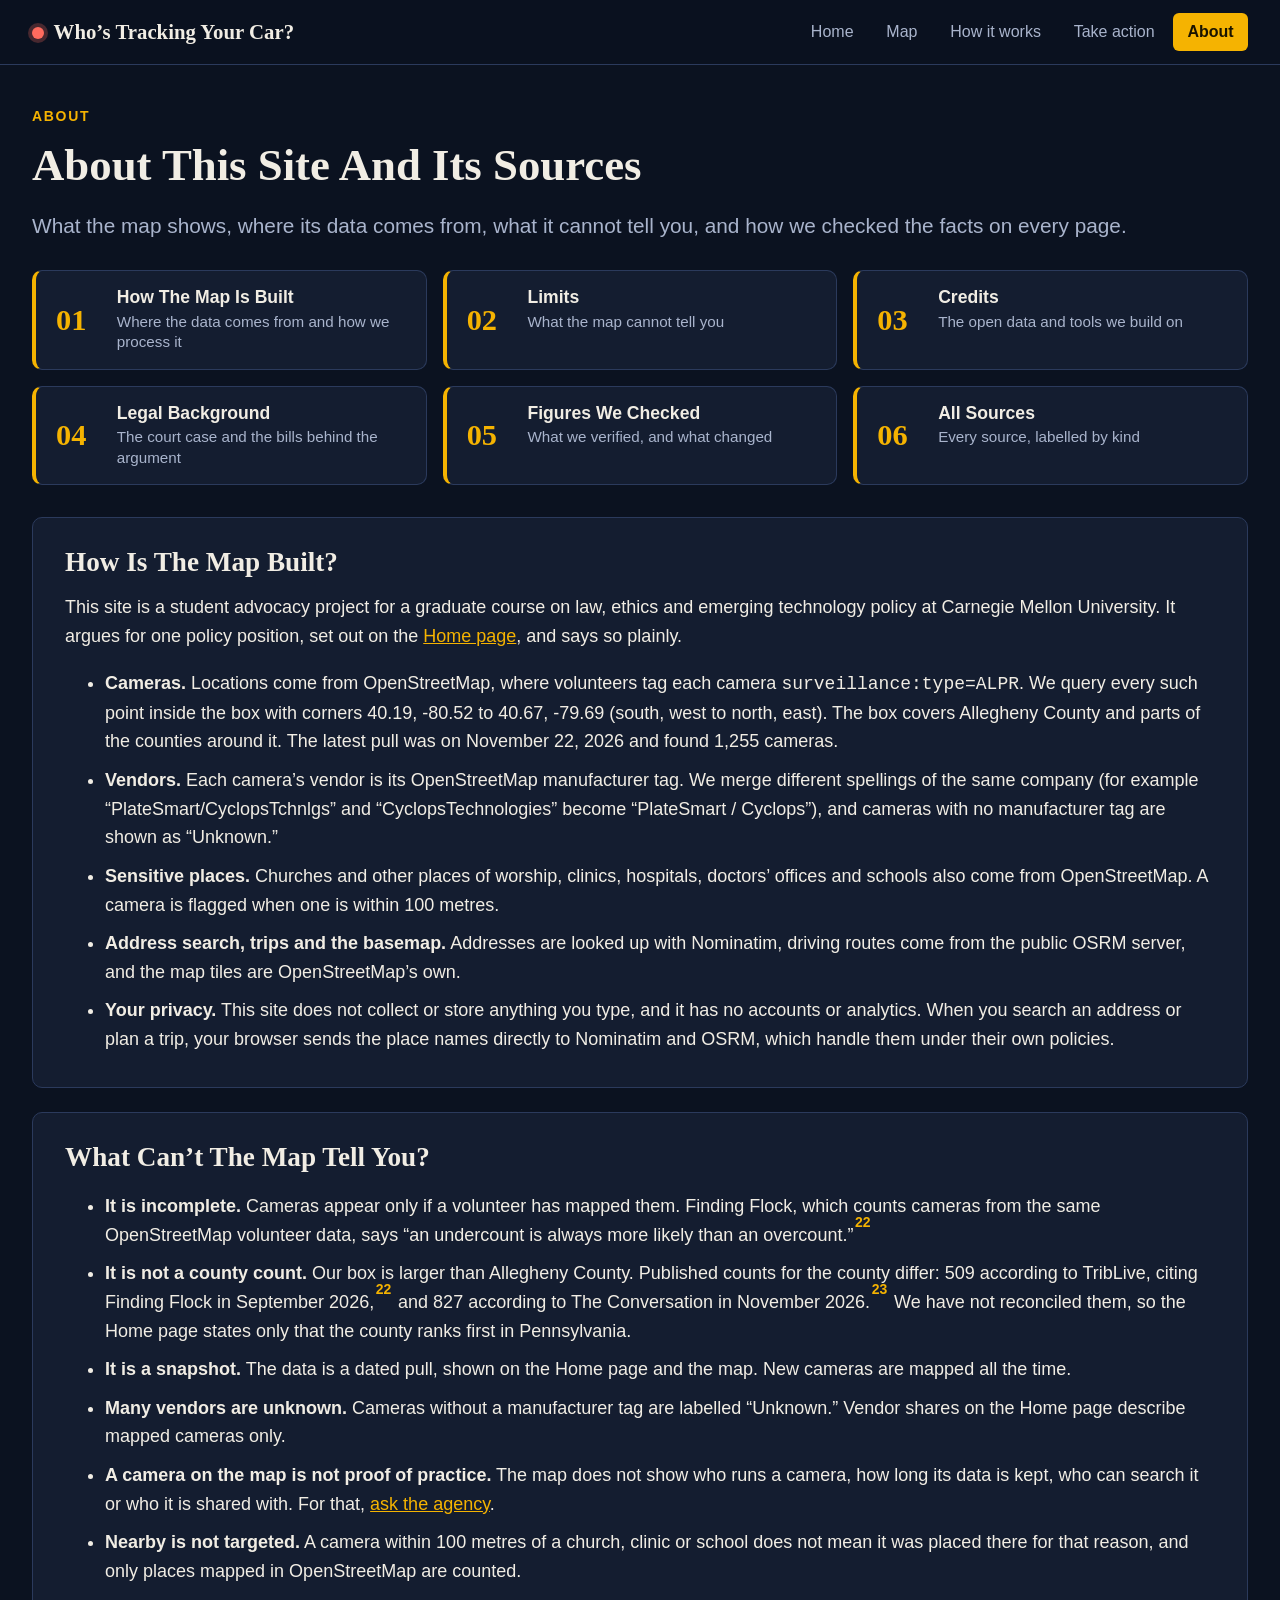
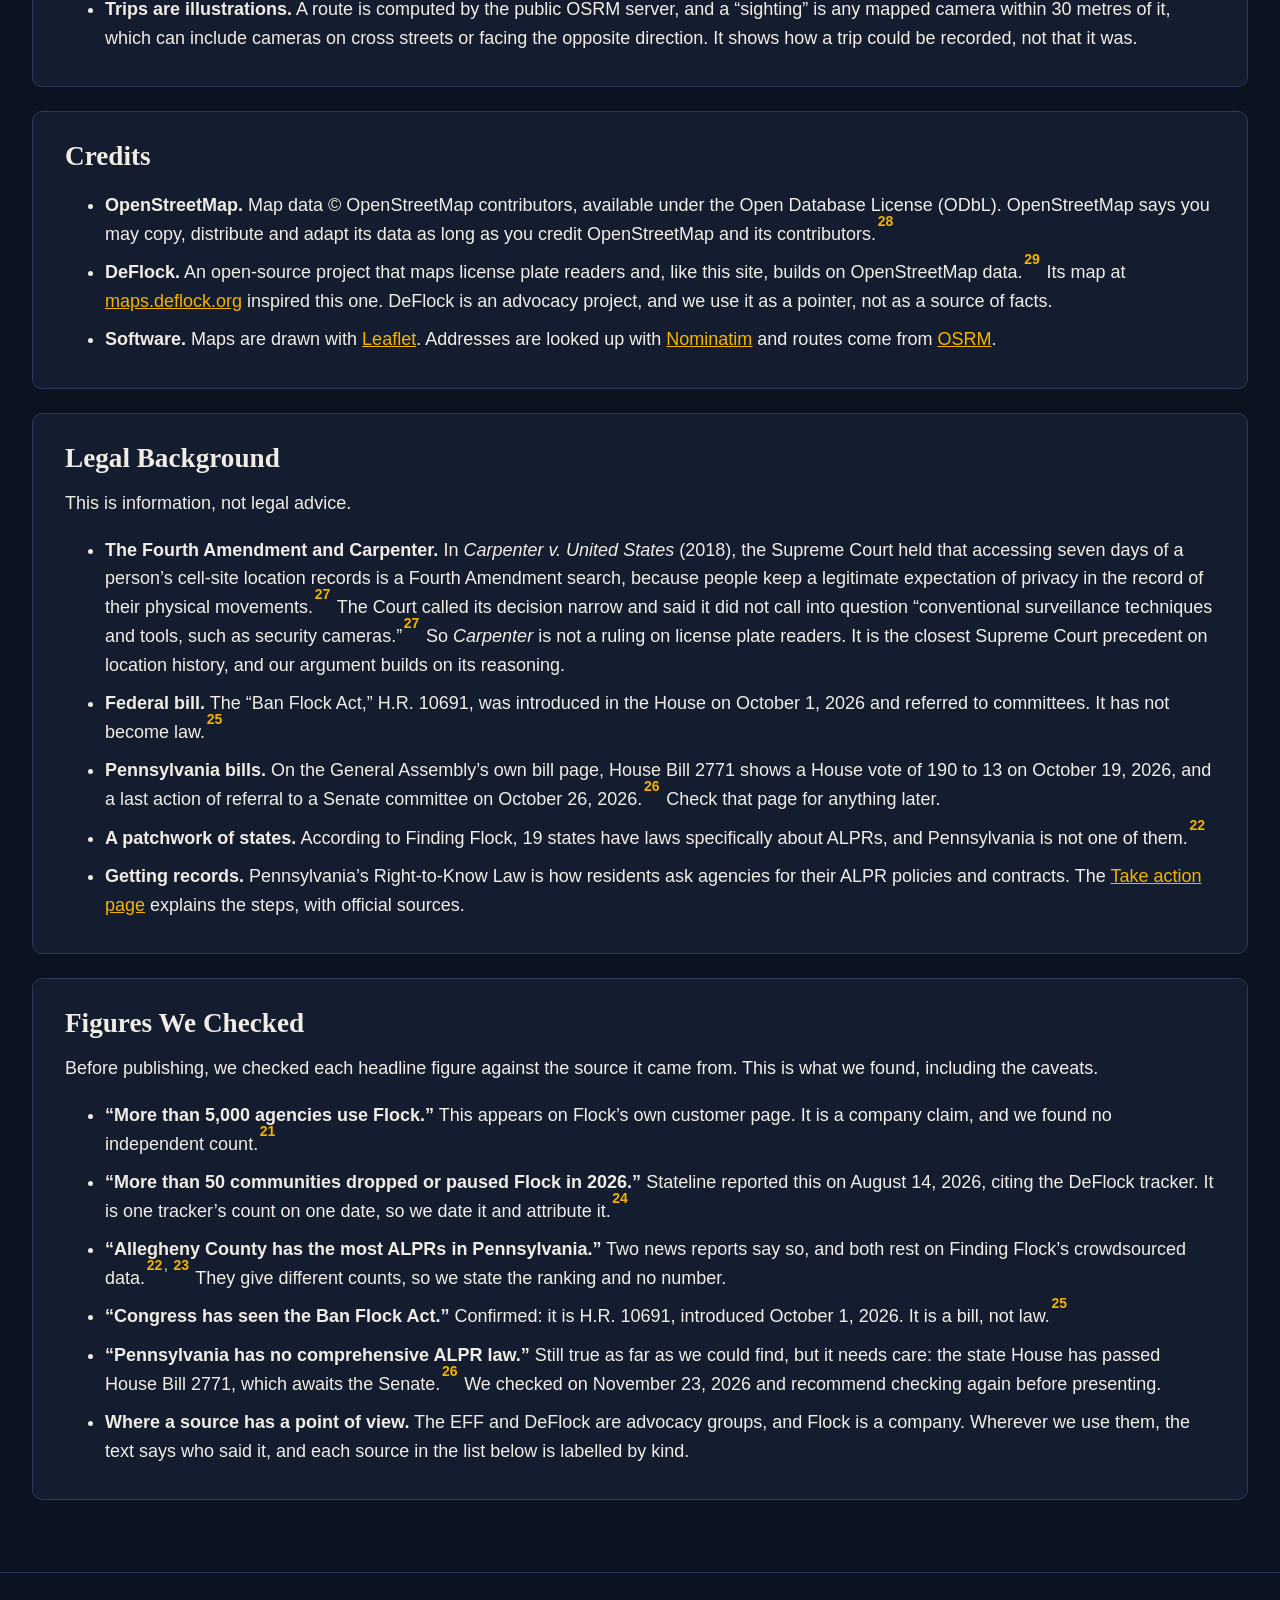
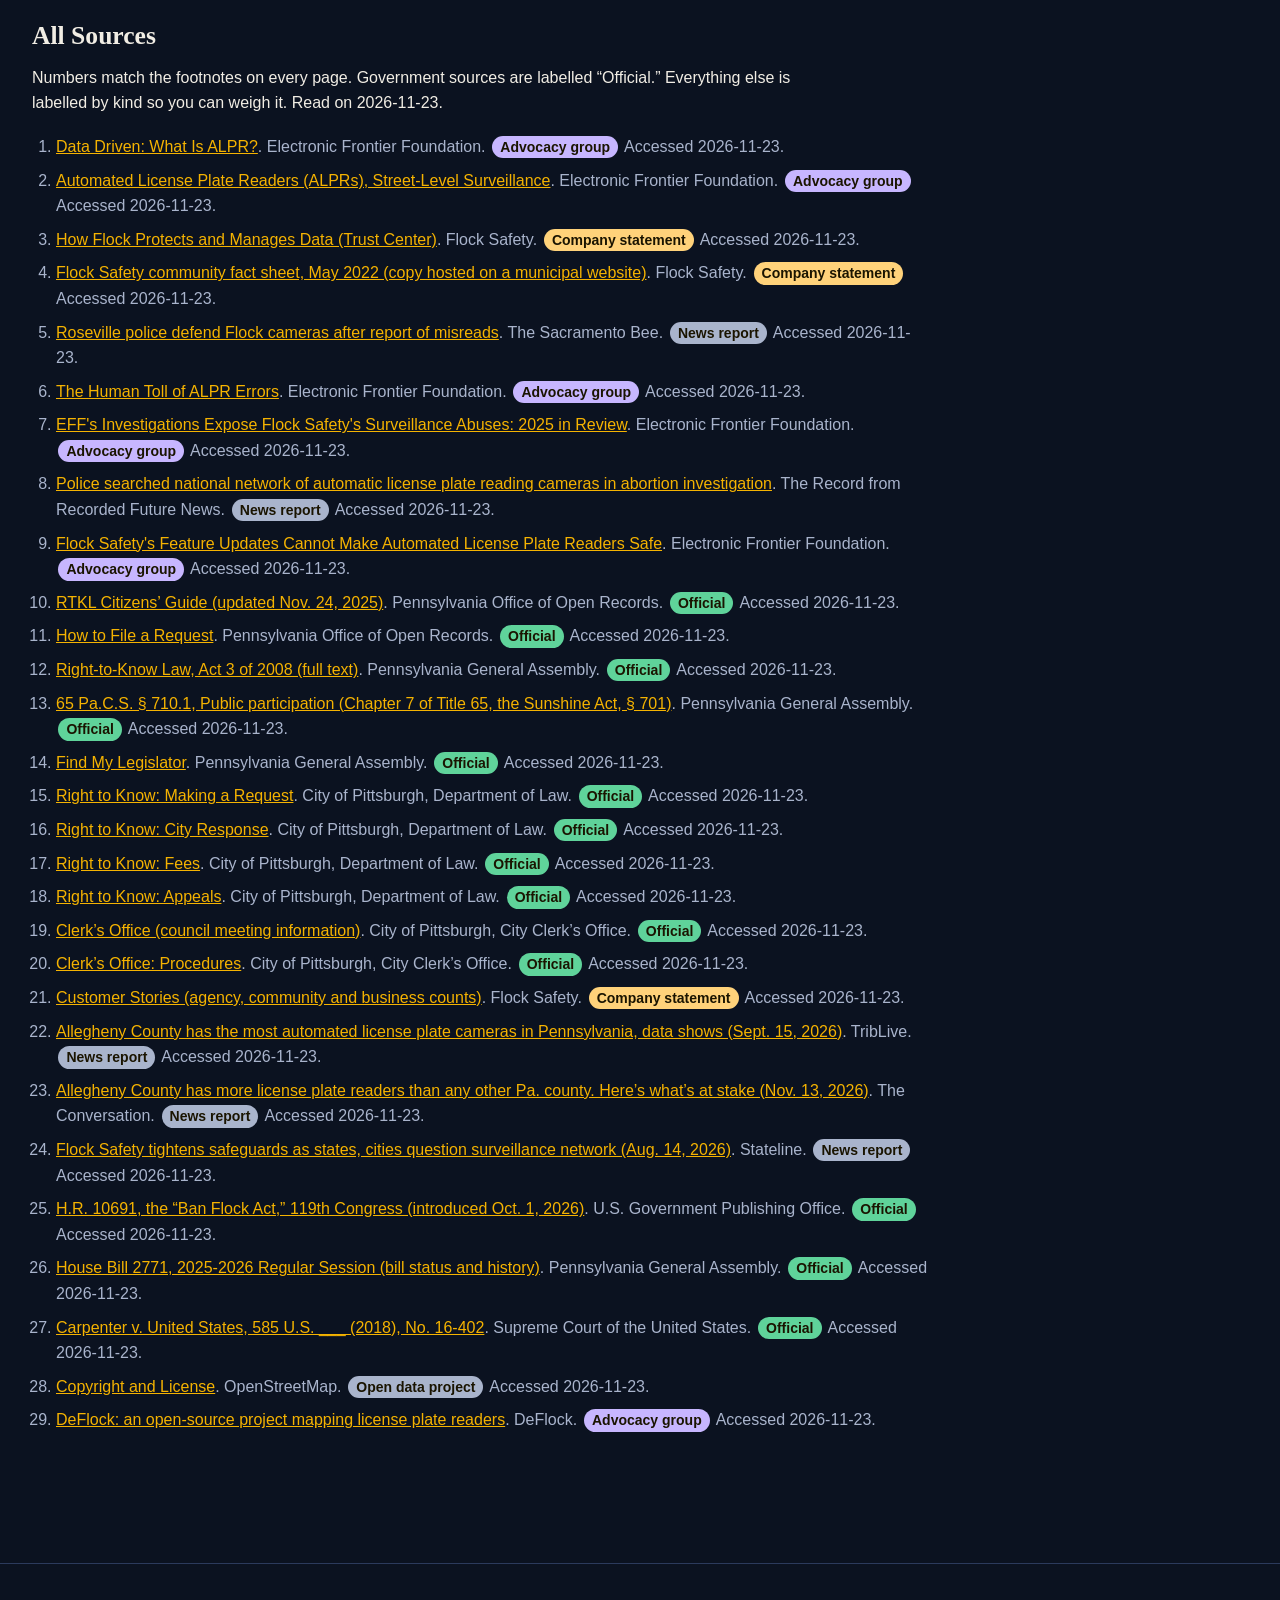
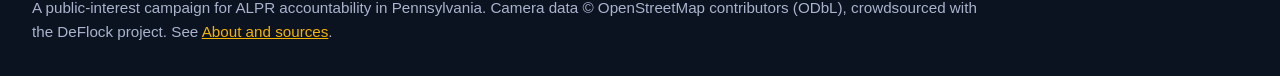
==== about.html @ 3c785883 "Initial site: Who's Tracking Your Car? (ALPR accountability campaign)" ====
<!DOCTYPE html>
<html lang="en">
<head>
  <meta charset="utf-8">
  <meta name="viewport" content="width=device-width, initial-scale=1">
  <title>About and sources | Who's Tracking Your Car?</title>
  <link rel="icon" type="image/svg+xml" href="assets/favicon.svg">
  <link rel="stylesheet" href="assets/css/site.css">
  <link rel="stylesheet" href="assets/css/home.css">
  <link rel="stylesheet" href="assets/css/citations.css">
</head>
<body>
  <a class="skip-link" href="#main">Skip to content</a>
  <div id="site-header"></div>
  <main id="main">
    <header class="container home-hero about-hero">
      <p class="eyebrow">About</p>
      <h1>About This Site And Its Sources</h1>
      <p class="lead">What the map shows, where its data comes from, what it cannot tell you, and how we checked the facts on every page.</p>
      <ul class="toc-grid">
        <li><a class="toc-tile" href="#method"><span class="toc-num" aria-hidden="true">01</span><span class="toc-title">How The Map Is Built</span><span class="toc-desc">Where the data comes from and how we process it</span></a></li>
        <li><a class="toc-tile" href="#limits"><span class="toc-num" aria-hidden="true">02</span><span class="toc-title">Limits</span><span class="toc-desc">What the map cannot tell you</span></a></li>
        <li><a class="toc-tile" href="#credits"><span class="toc-num" aria-hidden="true">03</span><span class="toc-title">Credits</span><span class="toc-desc">The open data and tools we build on</span></a></li>
        <li><a class="toc-tile" href="#legal"><span class="toc-num" aria-hidden="true">04</span><span class="toc-title">Legal Background</span><span class="toc-desc">The court case and the bills behind the argument</span></a></li>
        <li><a class="toc-tile" href="#fact-check"><span class="toc-num" aria-hidden="true">05</span><span class="toc-title">Figures We Checked</span><span class="toc-desc">What we verified, and what changed</span></a></li>
        <li><a class="toc-tile" href="#sources"><span class="toc-num" aria-hidden="true">06</span><span class="toc-title">All Sources</span><span class="toc-desc">Every source, labelled by kind</span></a></li>
      </ul>
    </header>

    <div class="container">
      <section class="card about-section" id="method" aria-labelledby="method-title">
        <h2 id="method-title">How Is The Map Built?</h2>
        <p>This site is a student advocacy project for a graduate course on law, ethics and emerging technology policy at Carnegie Mellon University. It argues for one policy position, set out on the <a href="index.html#asks">Home page</a>, and says so plainly.</p>
        <ul>
          <li><strong>Cameras.</strong> Locations come from OpenStreetMap, where volunteers tag each camera <code>surveillance:type=ALPR</code>. We query every such point inside the box with corners 40.19, -80.52 to 40.67, -79.69 (south, west to north, east). The box covers Allegheny County and parts of the counties around it. <span data-own-data>The latest pull was on <span id="about-date">the latest data date</span> and found <span id="about-count">&ndash;</span> cameras.</span></li>
          <li><strong>Vendors.</strong> Each camera&rsquo;s vendor is its OpenStreetMap manufacturer tag. We merge different spellings of the same company (for example &ldquo;PlateSmart/CyclopsTchnlgs&rdquo; and &ldquo;CyclopsTechnologies&rdquo; become &ldquo;PlateSmart / Cyclops&rdquo;), and cameras with no manufacturer tag are shown as &ldquo;Unknown.&rdquo;</li>
          <li><strong>Sensitive places.</strong> Churches and other places of worship, clinics, hospitals, doctors&rsquo; offices and schools also come from OpenStreetMap. A camera is flagged when one is within 100 metres.</li>
          <li><strong>Address search, trips and the basemap.</strong> Addresses are looked up with Nominatim, driving routes come from the public OSRM server, and the map tiles are OpenStreetMap&rsquo;s own.</li>
          <li><strong>Your privacy.</strong> This site does not collect or store anything you type, and it has no accounts or analytics. When you search an address or plan a trip, your browser sends the place names directly to Nominatim and OSRM, which handle them under their own policies.</li>
        </ul>
      </section>

      <section class="card about-section" id="limits" aria-labelledby="limits-title">
        <h2 id="limits-title">What Can&rsquo;t The Map Tell You?</h2>
        <ul>
          <li><strong>It is incomplete.</strong> Cameras appear only if a volunteer has mapped them. Finding Flock, which counts cameras from the same OpenStreetMap volunteer data, says &ldquo;an undercount is always more likely than an overcount.&rdquo;<sup class="fn"><a href="#src-22">22</a></sup></li>
          <li><strong>It is not a county count.</strong> Our box is larger than Allegheny County. Published counts for the county differ: 509 according to TribLive, citing Finding Flock in September 2026,<sup class="fn"><a href="#src-22">22</a></sup> and 827 according to The Conversation in November 2026.<sup class="fn"><a href="#src-23">23</a></sup> We have not reconciled them, so the Home page states only that the county ranks first in Pennsylvania.</li>
          <li><strong>It is a snapshot.</strong> The data is a dated pull, shown on the Home page and the map. New cameras are mapped all the time.</li>
          <li><strong>Many vendors are unknown.</strong> Cameras without a manufacturer tag are labelled &ldquo;Unknown.&rdquo; Vendor shares on the Home page describe mapped cameras only.</li>
          <li><strong>A camera on the map is not proof of practice.</strong> The map does not show who runs a camera, how long its data is kept, who can search it or who it is shared with. For that, <a href="tools/rtk.html">ask the agency</a>.</li>
          <li><strong>Nearby is not targeted.</strong> A camera within 100 metres of a church, clinic or school does not mean it was placed there for that reason, and only places mapped in OpenStreetMap are counted.</li>
          <li><strong>Trips are illustrations.</strong> A route is computed by the public OSRM server, and a &ldquo;sighting&rdquo; is any mapped camera within 30 metres of it, which can include cameras on cross streets or facing the opposite direction. It shows how a trip could be recorded, not that it was.</li>
        </ul>
      </section>

      <section class="card about-section" id="credits" aria-labelledby="credits-title">
        <h2 id="credits-title">Credits</h2>
        <ul>
          <li><strong>OpenStreetMap.</strong> Map data &copy; OpenStreetMap contributors, available under the Open Database License (ODbL). OpenStreetMap says you may copy, distribute and adapt its data as long as you credit OpenStreetMap and its contributors.<sup class="fn"><a href="#src-28">28</a></sup></li>
          <li><strong>DeFlock.</strong> An open-source project that maps license plate readers and, like this site, builds on OpenStreetMap data.<sup class="fn"><a href="#src-29">29</a></sup> Its map at <a href="https://maps.deflock.org/" target="_blank" rel="noopener">maps.deflock.org</a> inspired this one. DeFlock is an advocacy project, and we use it as a pointer, not as a source of facts.</li>
          <li><strong>Software.</strong> Maps are drawn with <a href="https://leafletjs.com/" target="_blank" rel="noopener">Leaflet</a>. Addresses are looked up with <a href="https://nominatim.org/" target="_blank" rel="noopener">Nominatim</a> and routes come from <a href="https://project-osrm.org/" target="_blank" rel="noopener">OSRM</a>.</li>
        </ul>
      </section>

      <section class="card about-section" id="legal" aria-labelledby="legal-title">
        <h2 id="legal-title">Legal Background</h2>
        <p>This is information, not legal advice.</p>
        <ul>
          <li><strong>The Fourth Amendment and Carpenter.</strong> In <em>Carpenter v. United States</em> (2018), the Supreme Court held that accessing seven days of a person&rsquo;s cell-site location records is a Fourth Amendment search, because people keep a legitimate expectation of privacy in the record of their physical movements.<sup class="fn"><a href="#src-27">27</a></sup> The Court called its decision narrow and said it did not call into question &ldquo;conventional surveillance techniques and tools, such as security cameras.&rdquo;<sup class="fn"><a href="#src-27">27</a></sup> So <em>Carpenter</em> is not a ruling on license plate readers. It is the closest Supreme Court precedent on location history, and our argument builds on its reasoning.</li>
          <li><strong>Federal bill.</strong> The &ldquo;Ban Flock Act,&rdquo; H.R. 10691, was introduced in the House on October 1, 2026 and referred to committees. It has not become law.<sup class="fn"><a href="#src-25">25</a></sup></li>
          <li><strong>Pennsylvania bills.</strong> On the General Assembly&rsquo;s own bill page, House Bill 2771 shows a House vote of 190 to 13 on October 19, 2026, and a last action of referral to a Senate committee on October 26, 2026.<sup class="fn"><a href="#src-26">26</a></sup> Check that page for anything later.</li>
          <li><strong>A patchwork of states.</strong> According to Finding Flock, 19 states have laws specifically about ALPRs, and Pennsylvania is not one of them.<sup class="fn"><a href="#src-22">22</a></sup></li>
          <li><strong>Getting records.</strong> Pennsylvania&rsquo;s Right-to-Know Law is how residents ask agencies for their ALPR policies and contracts. The <a href="take-action.html#after-filing">Take action page</a> explains the steps, with official sources.</li>
        </ul>
      </section>

      <section class="card about-section" id="fact-check" aria-labelledby="fact-check-title">
        <h2 id="fact-check-title">Figures We Checked</h2>
        <p>Before publishing, we checked each headline figure against the source it came from. This is what we found, including the caveats.</p>
        <ul>
          <li><strong>&ldquo;More than 5,000 agencies use Flock.&rdquo;</strong> This appears on Flock&rsquo;s own customer page. It is a company claim, and we found no independent count.<sup class="fn"><a href="#src-21">21</a></sup></li>
          <li><strong>&ldquo;More than 50 communities dropped or paused Flock in 2026.&rdquo;</strong> Stateline reported this on August 14, 2026, citing the DeFlock tracker. It is one tracker&rsquo;s count on one date, so we date it and attribute it.<sup class="fn"><a href="#src-24">24</a></sup></li>
          <li><strong>&ldquo;Allegheny County has the most ALPRs in Pennsylvania.&rdquo;</strong> Two news reports say so, and both rest on Finding Flock&rsquo;s crowdsourced data.<sup class="fn"><a href="#src-22">22</a>, <a href="#src-23">23</a></sup> They give different counts, so we state the ranking and no number.</li>
          <li><strong>&ldquo;Congress has seen the Ban Flock Act.&rdquo;</strong> Confirmed: it is H.R. 10691, introduced October 1, 2026. It is a bill, not law.<sup class="fn"><a href="#src-25">25</a></sup></li>
          <li><strong>&ldquo;Pennsylvania has no comprehensive ALPR law.&rdquo;</strong> Still true as far as we could find, but it needs care: the state House has passed House Bill 2771, which awaits the Senate.<sup class="fn"><a href="#src-26">26</a></sup> We checked on November 23, 2026 and recommend checking again before presenting.</li>
          <li><strong>Where a source has a point of view.</strong> The EFF and DeFlock are advocacy groups, and Flock is a company. Wherever we use them, the text says who said it, and each source in the list below is labelled by kind.</li>
        </ul>
      </section>
    </div>

    <section class="container sources" id="sources" aria-labelledby="sources-title">
      <h2 id="sources-title">All Sources</h2>
      <p class="note">Numbers match the footnotes on every page. Government sources are labelled &ldquo;Official.&rdquo; Everything else is labelled by kind so you can weigh it. Read on 2026-11-23.</p>
      <ol id="sources-list" class="sources-list" data-source-ids="all"></ol>
    </section>
  </main>
  <div id="site-footer"></div>
  <script type="module">
    import { renderLayout } from './assets/js/layout.js';
    import { renderSourceList } from './assets/js/sourcesList.js';
    import { initAbout } from './assets/js/home.js';
    import { loadJSON } from './assets/js/data.js';
    renderLayout(document);
    renderSourceList();
    initAbout(loadJSON);
  </script>
</body>
</html>
---- assets/css/site.css ----
:root {
  --bg: #0b1220;
  --surface: #141d30;
  --surface-2: #1c2842;
  --border: #2b3a5c;
  --text: #f1ede4;
  --muted: #a9b4cc;
  --accent: #f5b301;
  --accent-ink: #1a1400;
  --danger: #ff6b5e;
  --ok: #5fd39a;
  --font-display: Georgia, "Times New Roman", serif;
  --font-body: -apple-system, BlinkMacSystemFont, "Segoe UI", Roboto, Helvetica, Arial, sans-serif;
  --max-width: 1400px;
  --radius: 10px;
}

*, *::before, *::after { box-sizing: border-box; }

/* Component display rules (e.g. .btn) must not defeat the hidden attribute. */
[hidden] { display: none !important; }

.visually-hidden {
  position: absolute; width: 1px; height: 1px; margin: -1px; padding: 0;
  overflow: hidden; clip: rect(0 0 0 0); white-space: nowrap; border: 0;
}

html { scroll-behavior: smooth; background: var(--bg); color-scheme: dark; min-height: 100%; }
@media (prefers-reduced-motion: reduce) {
  html { scroll-behavior: auto; }
  *, *::before, *::after { animation-duration: 0.001ms !important; transition-duration: 0.001ms !important; }
}

body {
  margin: 0;
  background: var(--bg);
  color: var(--text);
  font-family: var(--font-body);
  font-size: 18px;
  line-height: 1.6;
  min-width: 760px;
}

h1, h2, h3 { font-family: var(--font-display); line-height: 1.2; margin: 0 0 0.5em; }
h1 { font-size: 3rem; }
h2 { font-size: 2rem; }
h3 { font-size: 1.35rem; }
p { margin: 0 0 1em; }
a { color: var(--accent); }
a:hover { text-decoration-thickness: 2px; }
:focus-visible { outline: 3px solid var(--accent); outline-offset: 3px; border-radius: 4px; }

.skip-link {
  position: absolute; left: -9999px; top: 0;
  background: var(--accent); color: var(--accent-ink); padding: 0.6rem 1rem; z-index: 1000;
}
.skip-link:focus { left: 0; }

.container { max-width: var(--max-width); margin: 0 auto; padding: 0 2rem; }

.site-header {
  position: sticky; top: 0; z-index: 500;
  background: rgba(11, 18, 32, 0.95);
  border-bottom: 1px solid var(--border);
  backdrop-filter: blur(6px);
}
.header-inner { display: flex; align-items: center; justify-content: space-between; height: 64px; }
.brand { font-family: var(--font-display); font-size: 1.3rem; color: var(--text); text-decoration: none; font-weight: 700; }
.brand::before { content: ""; display: inline-block; width: 12px; height: 12px; border-radius: 50%; background: var(--danger); margin-right: 0.6rem; box-shadow: 0 0 0 4px rgba(255, 107, 94, 0.25); }
.site-header nav { display: flex; gap: 0.25rem; }
.nav-link { color: var(--muted); text-decoration: none; padding: 0.4rem 0.9rem; border-radius: 6px; font-size: 1rem; }
.nav-link:hover { color: var(--text); background: var(--surface); }
.nav-link[aria-current="page"] { color: var(--accent-ink); background: var(--accent); font-weight: 600; }

/* Keep the header on one line when the window is narrow or the browser is zoomed in. */
@media (max-width: 1100px) {
  .container { padding: 0 1.25rem; }
  .header-inner { gap: 1rem; }
  .brand { font-size: 1.1rem; white-space: nowrap; }
  .brand::before { margin-right: 0.45rem; }
  .site-header nav { gap: 0.1rem; }
  .nav-link { padding: 0.35rem 0.6rem; font-size: 0.95rem; white-space: nowrap; }
  h1 { font-size: 2.4rem; }
  h2 { font-size: 1.7rem; }
}

main { min-height: calc(100vh - 64px - 120px); }
.section { padding-block: 4rem; }
.lead { font-size: 1.3rem; color: var(--muted); max-width: 46rem; }
.eyebrow { text-transform: uppercase; letter-spacing: 0.12em; font-size: 0.875rem; color: var(--accent); font-weight: 700; margin-bottom: 0.75rem; }

.card { background: var(--surface); border: 1px solid var(--border); border-radius: var(--radius); padding: 1.5rem; }
.grid { display: grid; gap: 1.5rem; }
.grid-4 { grid-template-columns: repeat(4, 1fr); }
.grid-3 { grid-template-columns: repeat(3, 1fr); }
.grid-2 { grid-template-columns: repeat(2, 1fr); }

.btn {
  display: inline-block; background: var(--accent); color: var(--accent-ink);
  font-weight: 700; text-decoration: none; padding: 0.8rem 1.4rem; border-radius: 8px;
  border: 2px solid var(--accent); font-size: 1rem; cursor: pointer; font-family: inherit;
}
.btn:hover { filter: brightness(1.08); }
.btn-secondary { background: transparent; color: var(--text); border-color: var(--border); }
.btn-secondary:hover { border-color: var(--accent); }

.callout { border-left: 4px solid var(--accent); background: var(--surface); padding: 1rem 1.25rem; border-radius: 0 var(--radius) var(--radius) 0; margin: 1.25rem 0; }
.callout.risk { border-left-color: var(--danger); }
.callout strong:first-child { display: block; font-size: 0.875rem; text-transform: uppercase; letter-spacing: 0.1em; margin-bottom: 0.25rem; }
.callout.risk strong:first-child { color: var(--danger); }

.stat { font-family: var(--font-display); font-size: 4rem; line-height: 1; color: var(--accent); }
.stat-label { color: var(--muted); }

.error-banner { background: var(--danger); color: #1a0300; padding: 0.8rem 2rem; font-weight: 600; }

.site-footer { border-top: 1px solid var(--border); padding: 2rem 0; color: var(--muted); font-size: 0.95rem; margin-top: 2rem; }
.site-footer p { margin: 0; max-width: 60rem; }
---- assets/css/home.css ----
/* Home and About pages */
.home-hero { padding-block: 3.5rem 1.5rem; }
.home-hero h1 { font-size: 3.6rem; margin-bottom: 1rem; max-width: 22ch; }
.home-hero .lead { max-width: 70rem; }
.home-hero .btn-row { margin-top: 1.75rem; }

.stat-band { margin-block: 1.5rem 3rem; padding: 1.75rem; display: grid; gap: 1rem; }
.stat-line { margin: 0; display: flex; flex-wrap: wrap; align-items: baseline; gap: 0.5rem 1rem; }
.stat-line .stat { font-size: 4.2rem; }
.stat-line .stat-text { font-size: 1.25rem; color: var(--text); max-width: 34rem; }
.vendor-bar { display: flex; height: 26px; border-radius: 6px; overflow: hidden; background: var(--bg); border: 1px solid var(--border); }
.bar-seg { display: block; height: 100%; min-width: 2px; border-right: 1px solid var(--bg); }
.vendor-legend { list-style: none; margin: 0; padding: 0; display: flex; flex-wrap: wrap; gap: 0.35rem 1.25rem; font-size: 0.98rem; color: var(--muted); }
.vendor-legend .swatch { display: inline-block; width: 12px; height: 12px; border-radius: 50%; vertical-align: -1px; margin-right: 0.2rem; }
.stat-note { margin: 0; color: var(--muted); font-size: 0.98rem; max-width: 70rem; }

.section-title { margin-top: 3rem; }
.section-spaced { margin-top: 5rem; }
.prose { max-width: 70rem; }
.prose p { max-width: 70rem; }
.fact-grid { list-style: none; margin: 1.5rem 0 0; padding: 0; display: grid; grid-template-columns: repeat(6, minmax(0, 1fr)); gap: 1.25rem; max-width: none; }
.fact-card {
  grid-column: span 2; display: flex; flex-direction: column; gap: 0.5rem;
  padding: 1.25rem 1.4rem 1.4rem; background: var(--surface);
  border: 1px solid var(--border); border-top: 4px solid var(--accent); border-radius: var(--radius);
}
.fact-card.fact-wide { grid-column: span 3; }
.fact-tag {
  align-self: flex-start; padding: 0.15rem 0.7rem; border-radius: 999px;
  font-size: 0.875rem; font-weight: 700; letter-spacing: 0.08em; text-transform: uppercase;
  color: var(--accent); background: rgba(245, 179, 1, 0.12); border: 1px solid rgba(245, 179, 1, 0.45);
}
.fact-figure { font-family: var(--font-display); font-size: 3.1rem; font-weight: 700; line-height: 1.05; color: var(--text); }
.fact-card p { margin: 0; max-width: none; font-size: 1.02rem; line-height: 1.55; color: var(--muted); }
.why-intro { max-width: 70rem; font-size: 1.15rem; }
.lead-wide { max-width: 70rem; }

.ask-grid { display: grid; grid-template-columns: repeat(2, minmax(0, 1fr)); gap: 1.25rem; margin-block: 1.25rem 2rem; }
.ask-card { scroll-margin-top: 90px; display: flex; flex-direction: column; gap: 0.6rem; }
.ask-card:target { border-color: var(--accent); box-shadow: 0 0 0 3px rgba(245, 179, 1, 0.3); }
.ask-num { margin: 0; width: 2.2rem; height: 2.2rem; border-radius: 50%; display: grid; place-items: center; font-weight: 800; color: var(--accent-ink); background: var(--accent); }
.ask-text { margin: 0; font-family: var(--font-display); font-size: 1.3rem; line-height: 1.35; }
.ask-card .where { margin: auto 0 0; font-size: 1rem; }

.about-hero { padding-block: 2.5rem 0.5rem; }
.about-hero h1 { font-size: 2.8rem; max-width: none; }
.about-hero .lead { max-width: 70rem; }

/* Contents tiles at the top of About */
.toc-grid { list-style: none; margin: 1.75rem 0 0; padding: 0; display: grid; grid-template-columns: repeat(3, minmax(0, 1fr)); gap: 1rem; }
.toc-tile {
  display: grid; grid-template-columns: 2.8rem 1fr; grid-template-rows: auto 1fr; column-gap: 1rem; row-gap: 0.15rem; align-items: start; align-content: start;
  height: 100%; padding: 1rem 1.25rem; text-decoration: none; color: var(--text);
  background: var(--surface); border: 1px solid var(--border); border-left: 4px solid var(--accent); border-radius: var(--radius);
  transition: background 0.15s, border-color 0.15s, transform 0.15s;
}
.toc-tile:hover, .toc-tile:focus-visible { background: var(--surface-2); border-color: var(--accent); transform: translateY(-2px); }
.toc-num { grid-row: span 2; align-self: center; font-family: var(--font-display); font-size: 1.9rem; font-weight: 700; line-height: 1; color: var(--accent); }
.toc-title { font-weight: 700; font-size: 1.1rem; line-height: 1.25; }
.toc-desc { color: var(--muted); font-size: 0.95rem; line-height: 1.35; }

/* About content boxes */
.about-section { max-width: none; margin-block: 1.5rem; padding: 1.75rem 2rem 1.5rem; scroll-margin-top: 90px; }
.about-section h2 { font-size: 1.7rem; margin-bottom: 0.9rem; }
.about-section p, .about-section ul { max-width: none; }
.about-section li { margin: 0.6rem 0; }
.about-section > :last-child { margin-bottom: 0; }

@media (max-width: 1000px) {
  .ask-grid { grid-template-columns: 1fr; }
  .toc-grid { grid-template-columns: repeat(2, minmax(0, 1fr)); }
  .fact-grid { grid-template-columns: 1fr; }
  .fact-card, .fact-card.fact-wide { grid-column: auto; }
  .fact-figure { font-size: 2.4rem; }
  .home-hero h1 { font-size: 2.6rem; }
  .stat-line .stat { font-size: 3rem; }
}
---- assets/css/citations.css ----
/* Footnotes and source lists, shared by every page that cites sources. */
.fn { font-size: 14px; line-height: 0; position: relative; top: -0.5em; }
.fn a { color: var(--accent); font-size: max(14px, 0.78em); font-weight: 700; text-decoration: none; padding: 0 0.12em; }
.fn a:hover { text-decoration: underline; }

.sources { margin-top: 4.5rem; padding-block: 3rem 5rem; border-top: 1px solid var(--border); }
.sources h2 { font-size: 1.6rem; }
.sources .note { max-width: 50rem; font-size: 1rem; }
.sources-list { padding-left: 1.5rem; max-width: 56rem; }
.sources-list li { margin: 0.5rem 0; font-size: 1rem; scroll-margin-top: 90px; color: var(--muted); }
.sources-list li:target { background: rgba(245, 179, 1, 0.15); border-radius: 6px; }
.kind { display: inline-block; padding: 0 0.5rem; margin: 0 0.15rem; border-radius: 999px; font-size: 0.875rem; font-weight: 700; color: var(--accent-ink); background: var(--muted); white-space: nowrap; }
.kind-official { background: var(--ok); }
.kind-company { background: #ffd27a; }
.kind-advocacy { background: #c7b6ff; }
.cta-row { margin-top: 2rem; display: flex; gap: 1rem; flex-wrap: wrap; }
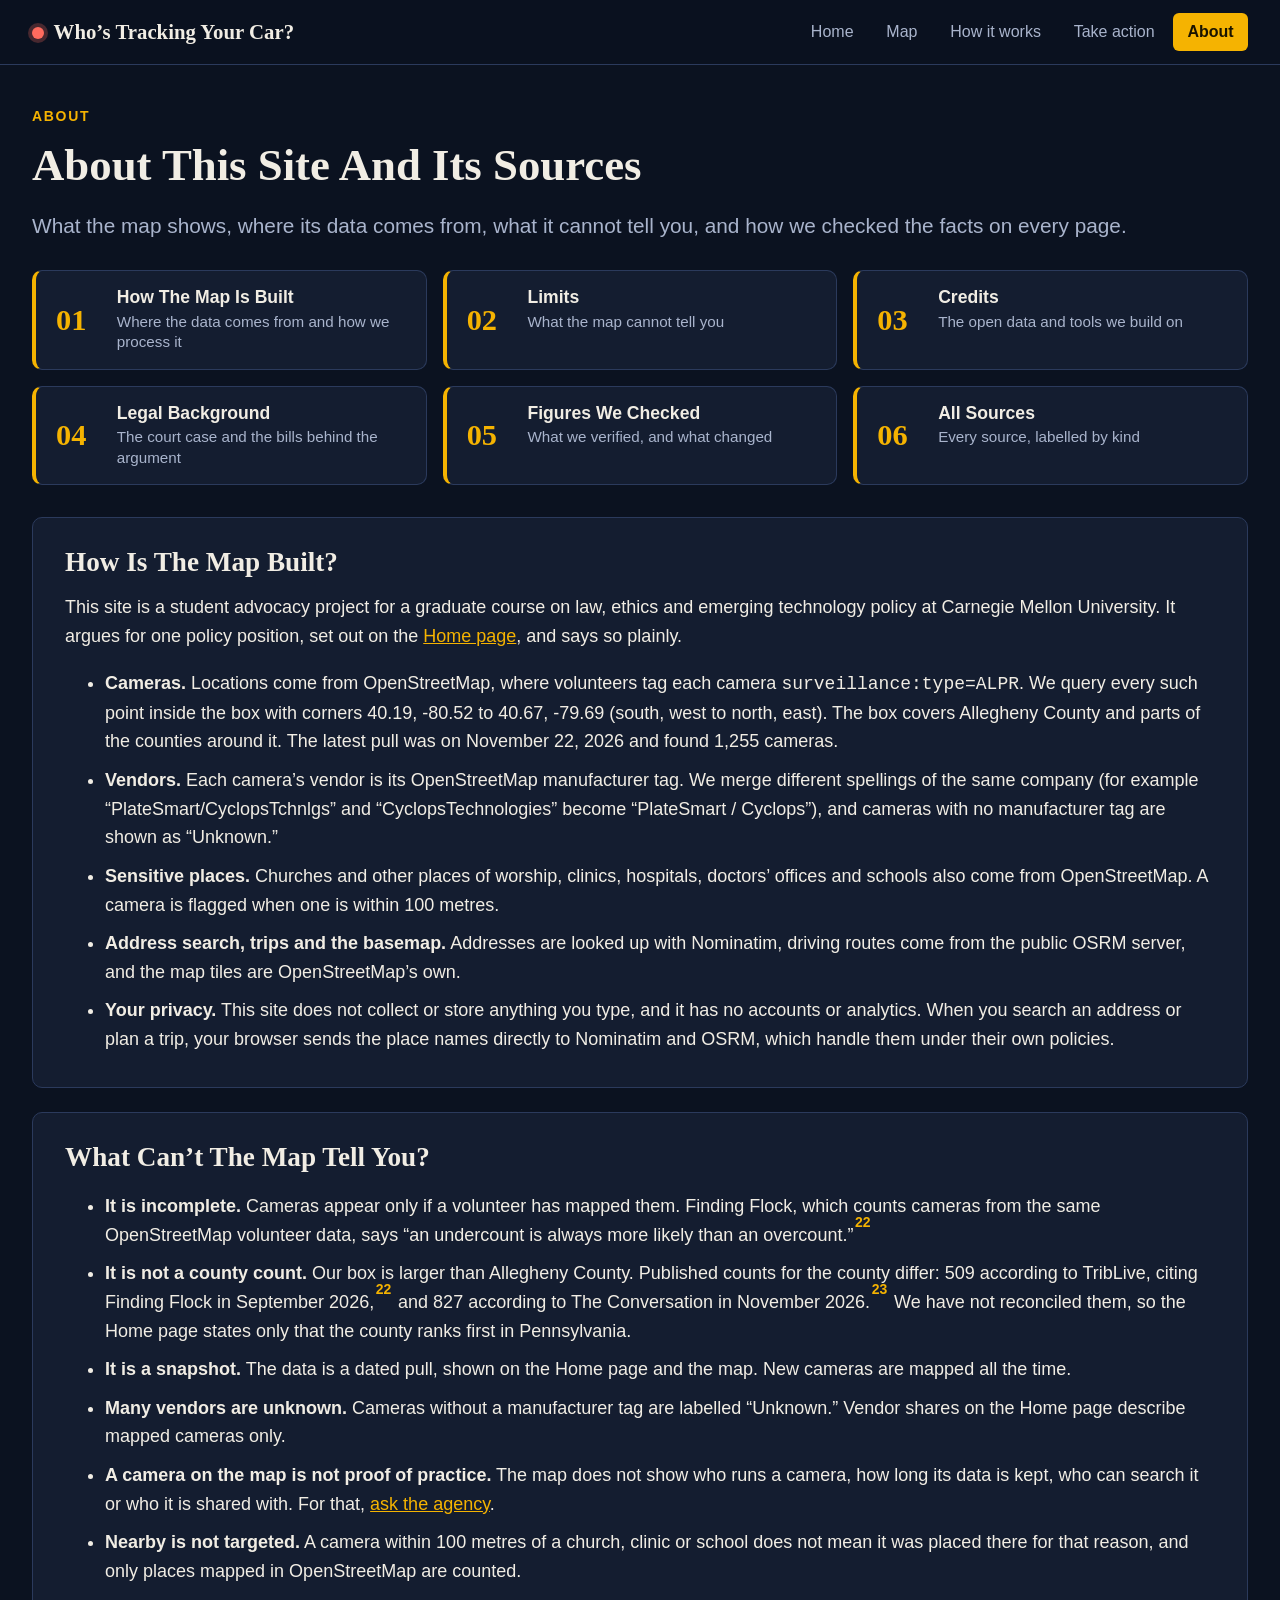
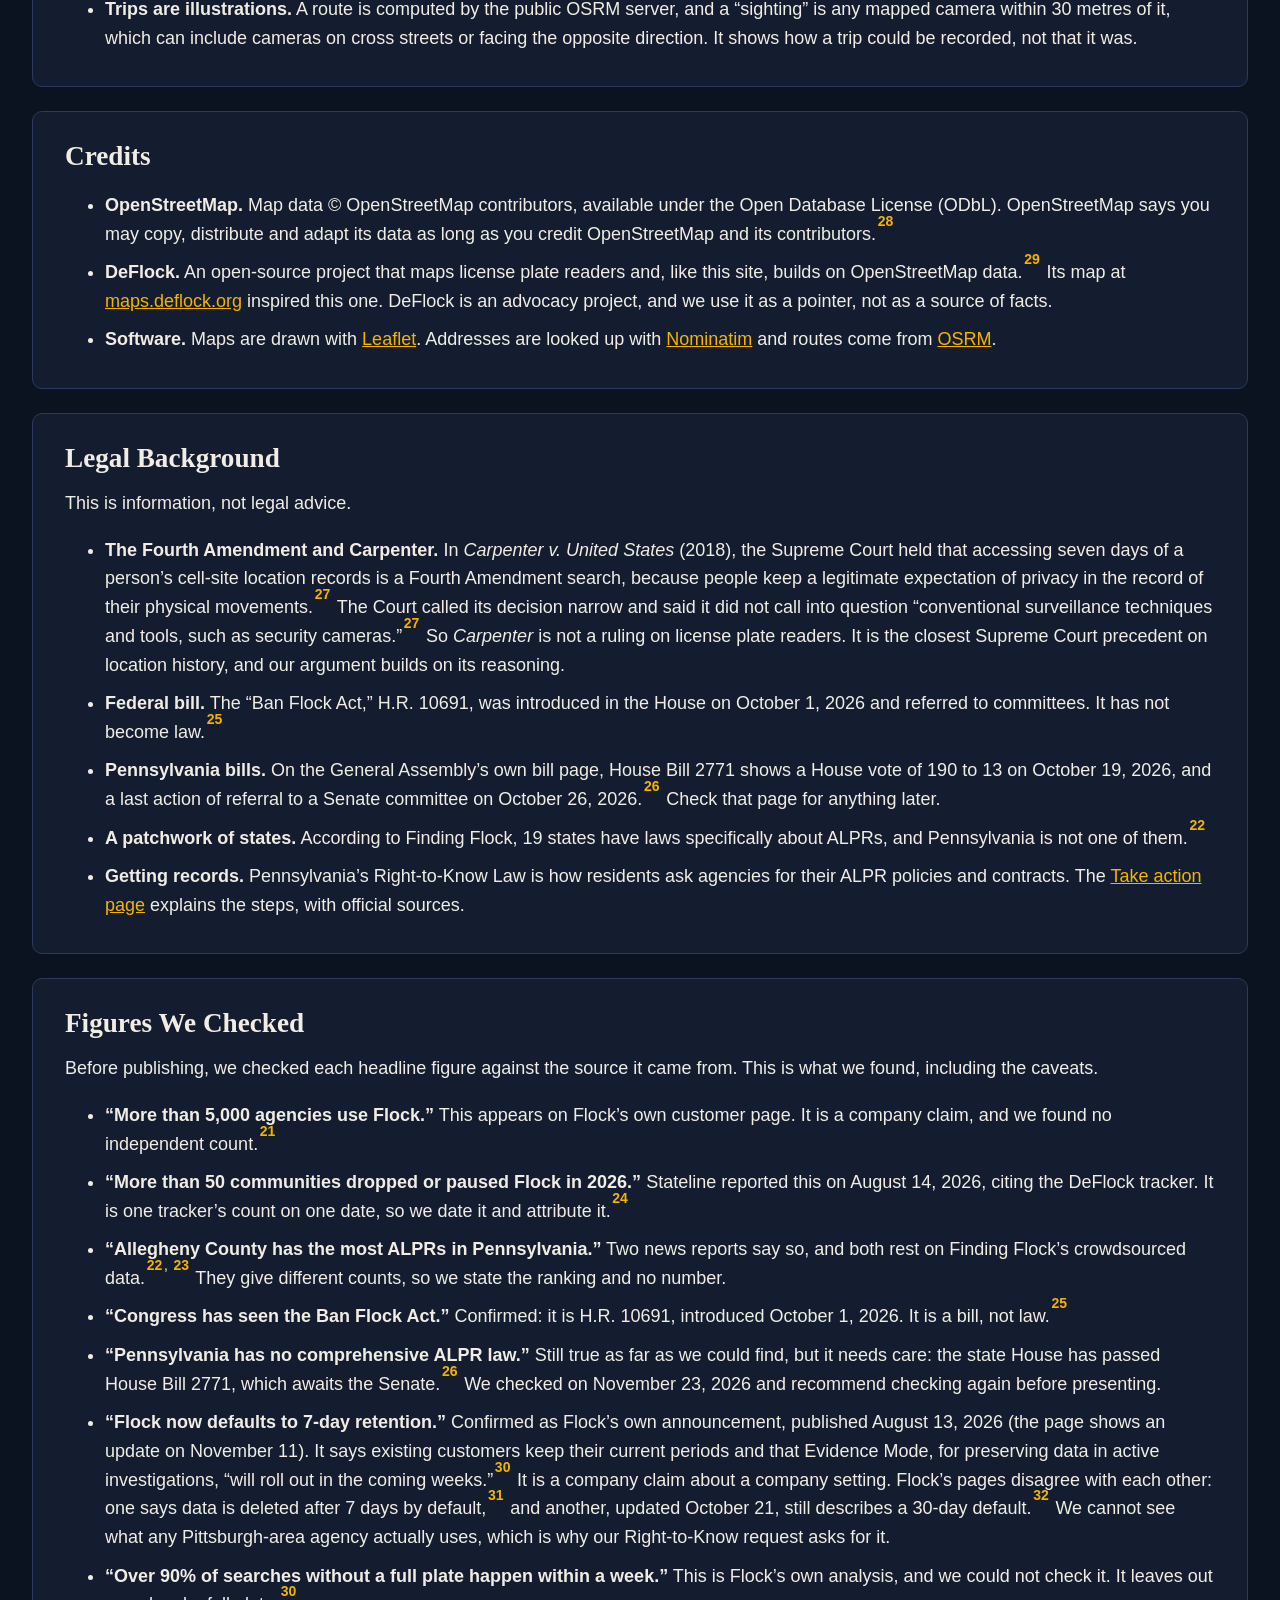
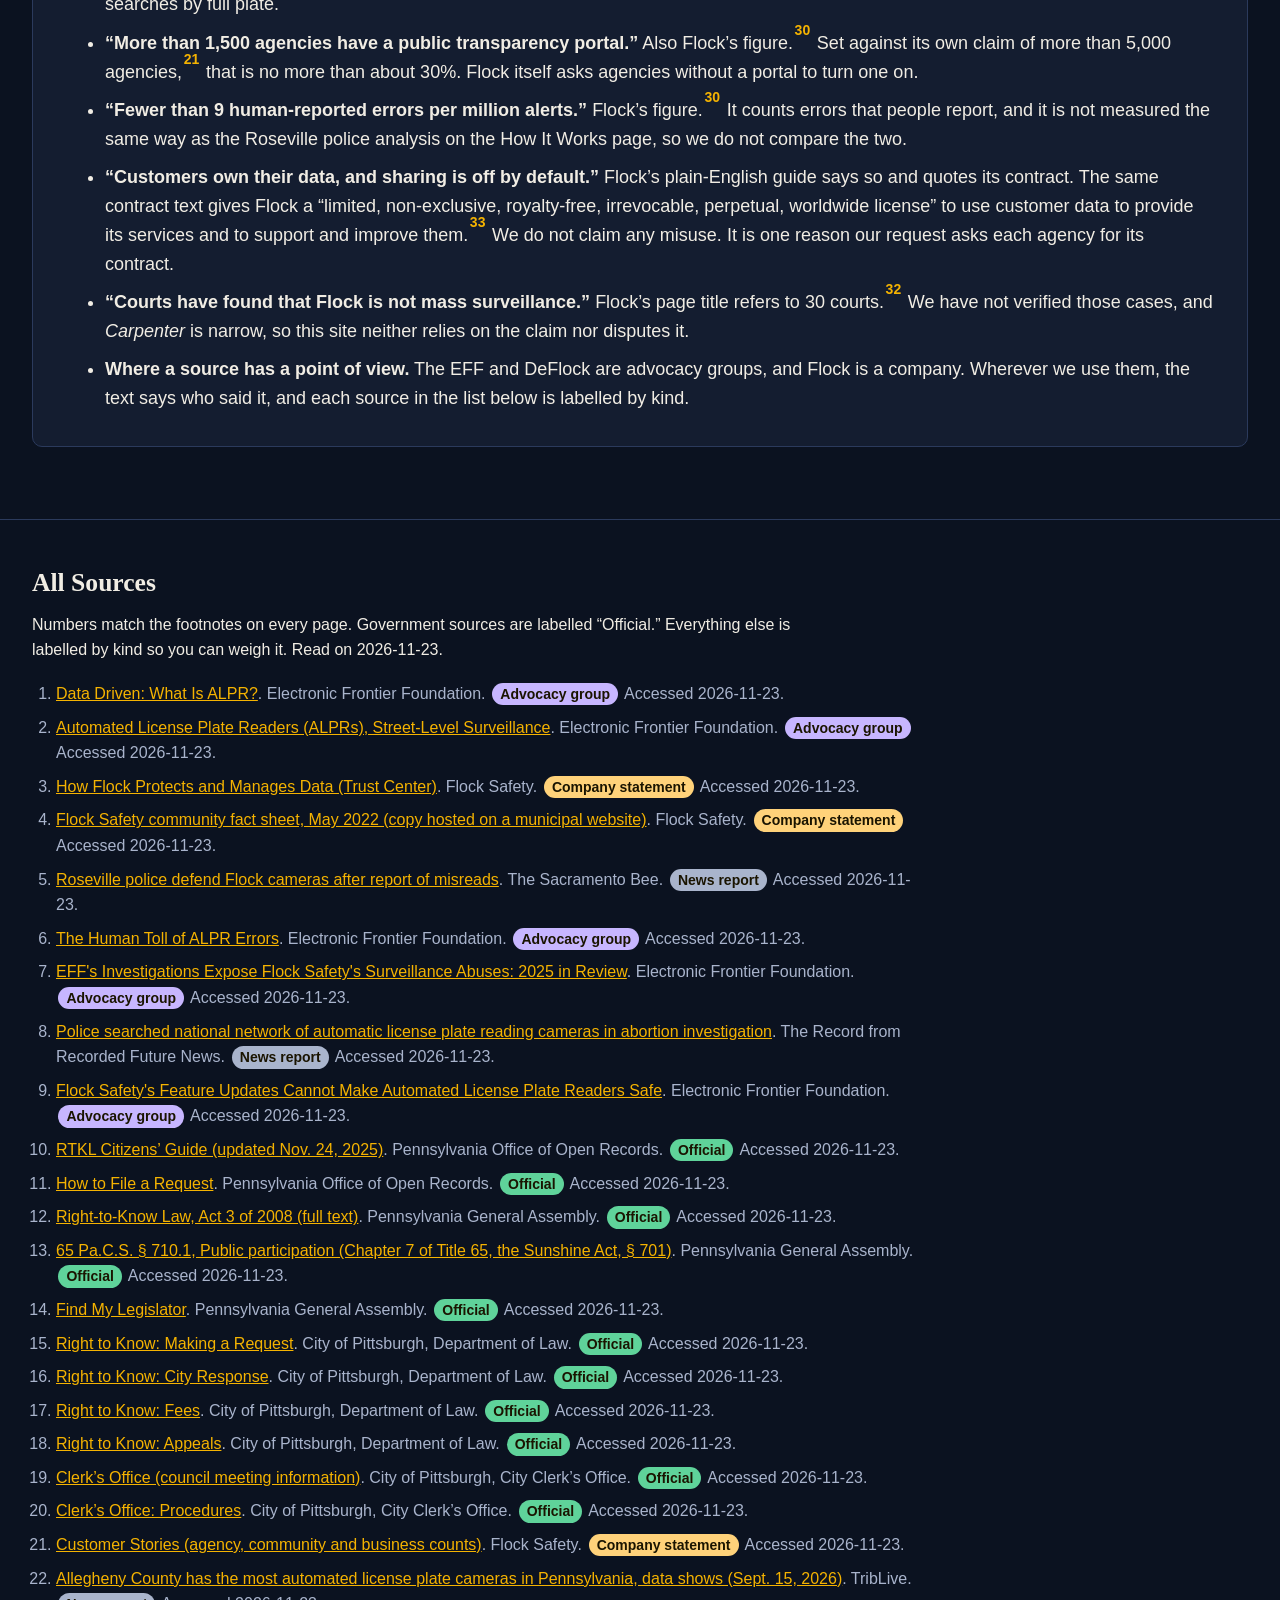
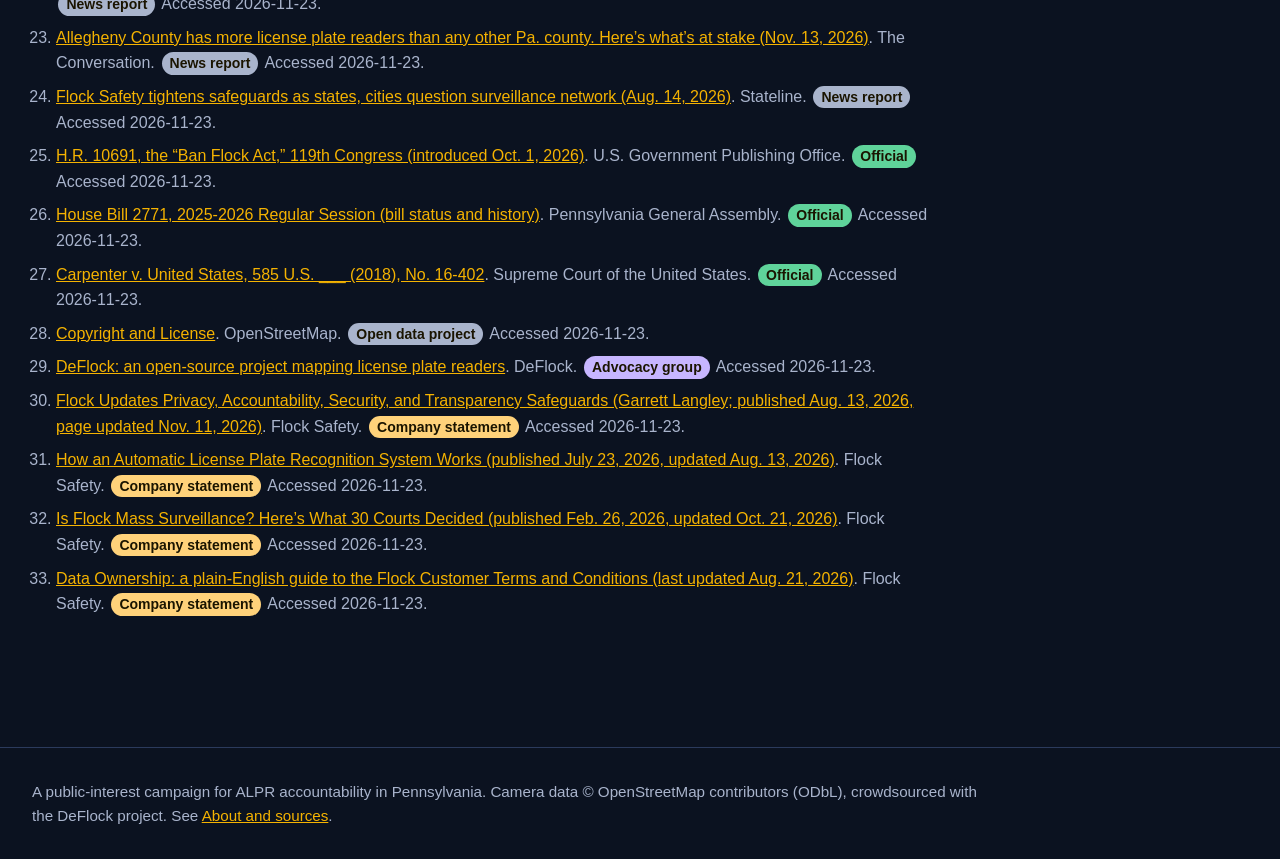
==== commit fbcecb56: "Add Flock's own statements: sources 30-33, how-it-works updates, About fact checks, expanded RTK req" ====
--- a/about.html
+++ b/about.html
@@ -83,6 +83,12 @@
           <li><strong>&ldquo;Allegheny County has the most ALPRs in Pennsylvania.&rdquo;</strong> Two news reports say so, and both rest on Finding Flock&rsquo;s crowdsourced data.<sup class="fn"><a href="#src-22">22</a>, <a href="#src-23">23</a></sup> They give different counts, so we state the ranking and no number.</li>
           <li><strong>&ldquo;Congress has seen the Ban Flock Act.&rdquo;</strong> Confirmed: it is H.R. 10691, introduced October 1, 2026. It is a bill, not law.<sup class="fn"><a href="#src-25">25</a></sup></li>
           <li><strong>&ldquo;Pennsylvania has no comprehensive ALPR law.&rdquo;</strong> Still true as far as we could find, but it needs care: the state House has passed House Bill 2771, which awaits the Senate.<sup class="fn"><a href="#src-26">26</a></sup> We checked on November 23, 2026 and recommend checking again before presenting.</li>
+          <li><strong>&ldquo;Flock now defaults to 7-day retention.&rdquo;</strong> Confirmed as Flock&rsquo;s own announcement, published August 13, 2026 (the page shows an update on November 11). It says existing customers keep their current periods and that Evidence Mode, for preserving data in active investigations, &ldquo;will roll out in the coming weeks.&rdquo;<sup class="fn"><a href="#src-30">30</a></sup> It is a company claim about a company setting. Flock&rsquo;s pages disagree with each other: one says data is deleted after 7 days by default,<sup class="fn"><a href="#src-31">31</a></sup> and another, updated October 21, still describes a 30-day default.<sup class="fn"><a href="#src-32">32</a></sup> We cannot see what any Pittsburgh-area agency actually uses, which is why our Right-to-Know request asks for it.</li>
+          <li><strong>&ldquo;Over 90% of searches without a full plate happen within a week.&rdquo;</strong> This is Flock&rsquo;s own analysis, and we could not check it. It leaves out searches by full plate.<sup class="fn"><a href="#src-30">30</a></sup></li>
+          <li><strong>&ldquo;More than 1,500 agencies have a public transparency portal.&rdquo;</strong> Also Flock&rsquo;s figure.<sup class="fn"><a href="#src-30">30</a></sup> Set against its own claim of more than 5,000 agencies,<sup class="fn"><a href="#src-21">21</a></sup> that is no more than about 30%. Flock itself asks agencies without a portal to turn one on.</li>
+          <li><strong>&ldquo;Fewer than 9 human-reported errors per million alerts.&rdquo;</strong> Flock&rsquo;s figure.<sup class="fn"><a href="#src-30">30</a></sup> It counts errors that people report, and it is not measured the same way as the Roseville police analysis on the How It Works page, so we do not compare the two.</li>
+          <li><strong>&ldquo;Customers own their data, and sharing is off by default.&rdquo;</strong> Flock&rsquo;s plain-English guide says so and quotes its contract. The same contract text gives Flock a &ldquo;limited, non-exclusive, royalty-free, irrevocable, perpetual, worldwide license&rdquo; to use customer data to provide its services and to support and improve them.<sup class="fn"><a href="#src-33">33</a></sup> We do not claim any misuse. It is one reason our request asks each agency for its contract.</li>
+          <li><strong>&ldquo;Courts have found that Flock is not mass surveillance.&rdquo;</strong> Flock&rsquo;s page title refers to 30 courts.<sup class="fn"><a href="#src-32">32</a></sup> We have not verified those cases, and <em>Carpenter</em> is narrow, so this site neither relies on the claim nor disputes it.</li>
           <li><strong>Where a source has a point of view.</strong> The EFF and DeFlock are advocacy groups, and Flock is a company. Wherever we use them, the text says who said it, and each source in the list below is labelled by kind.</li>
         </ul>
       </section>
--- a/assets/css/site.css
+++ b/assets/css/site.css
@@ -106,6 +106,7 @@
 
 .callout { border-left: 4px solid var(--accent); background: var(--surface); padding: 1rem 1.25rem; border-radius: 0 var(--radius) var(--radius) 0; margin: 1.25rem 0; }
 .callout.risk { border-left-color: var(--danger); }
+.callout.answer { border-left-color: var(--muted); }
 .callout strong:first-child { display: block; font-size: 0.875rem; text-transform: uppercase; letter-spacing: 0.1em; margin-bottom: 0.25rem; }
 .callout.risk strong:first-child { color: var(--danger); }
 
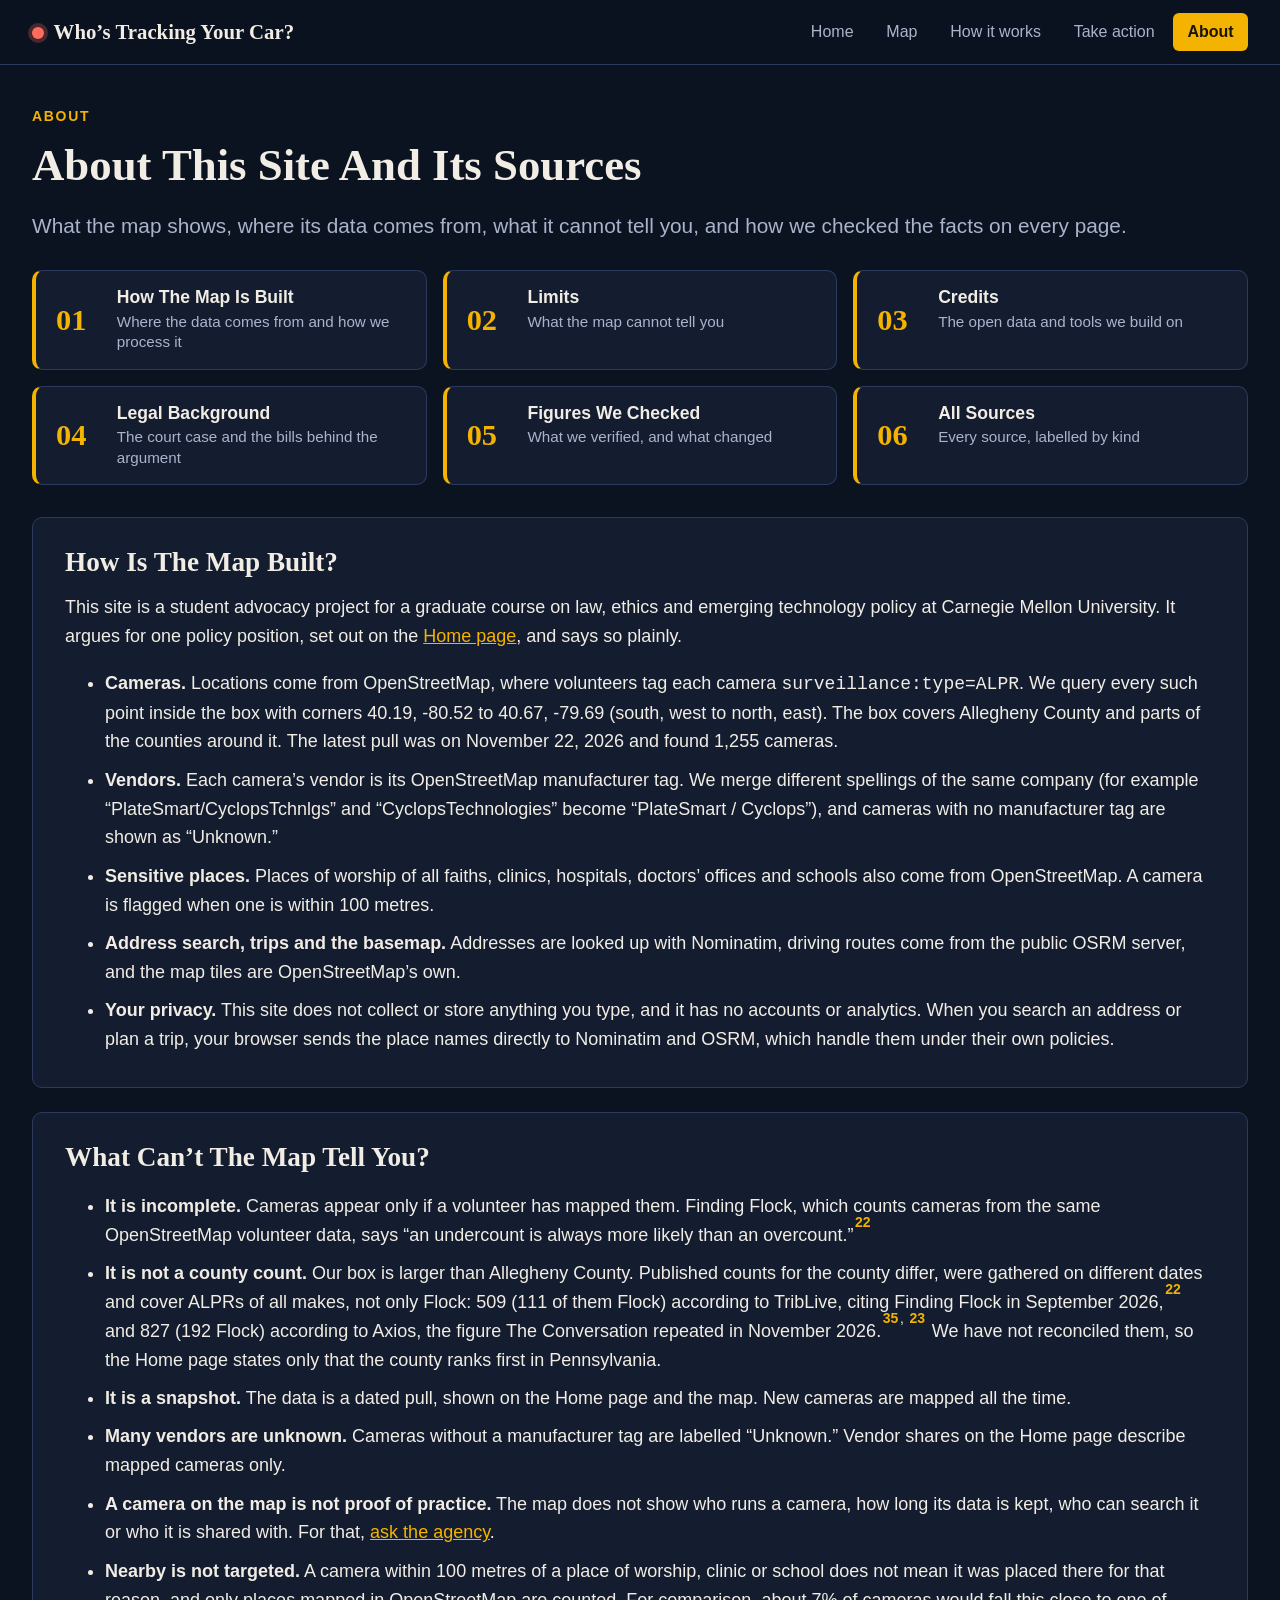
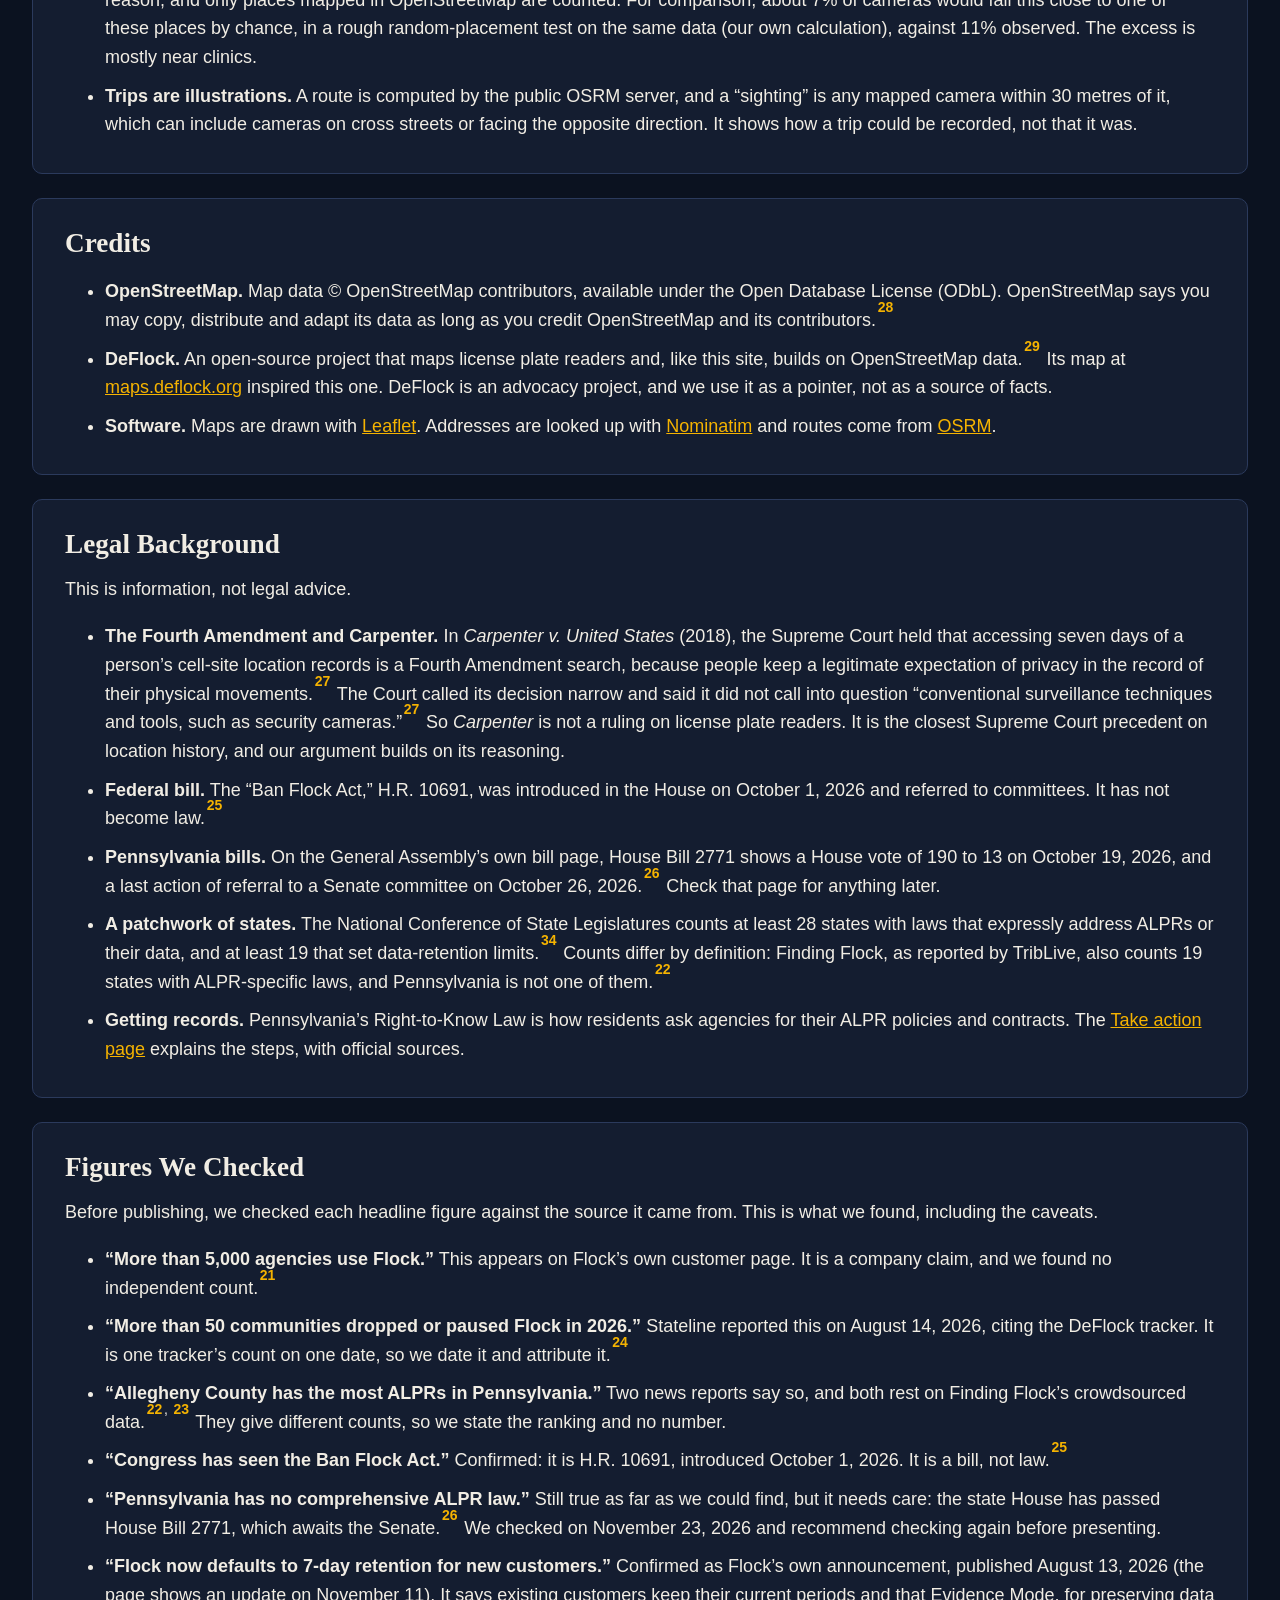
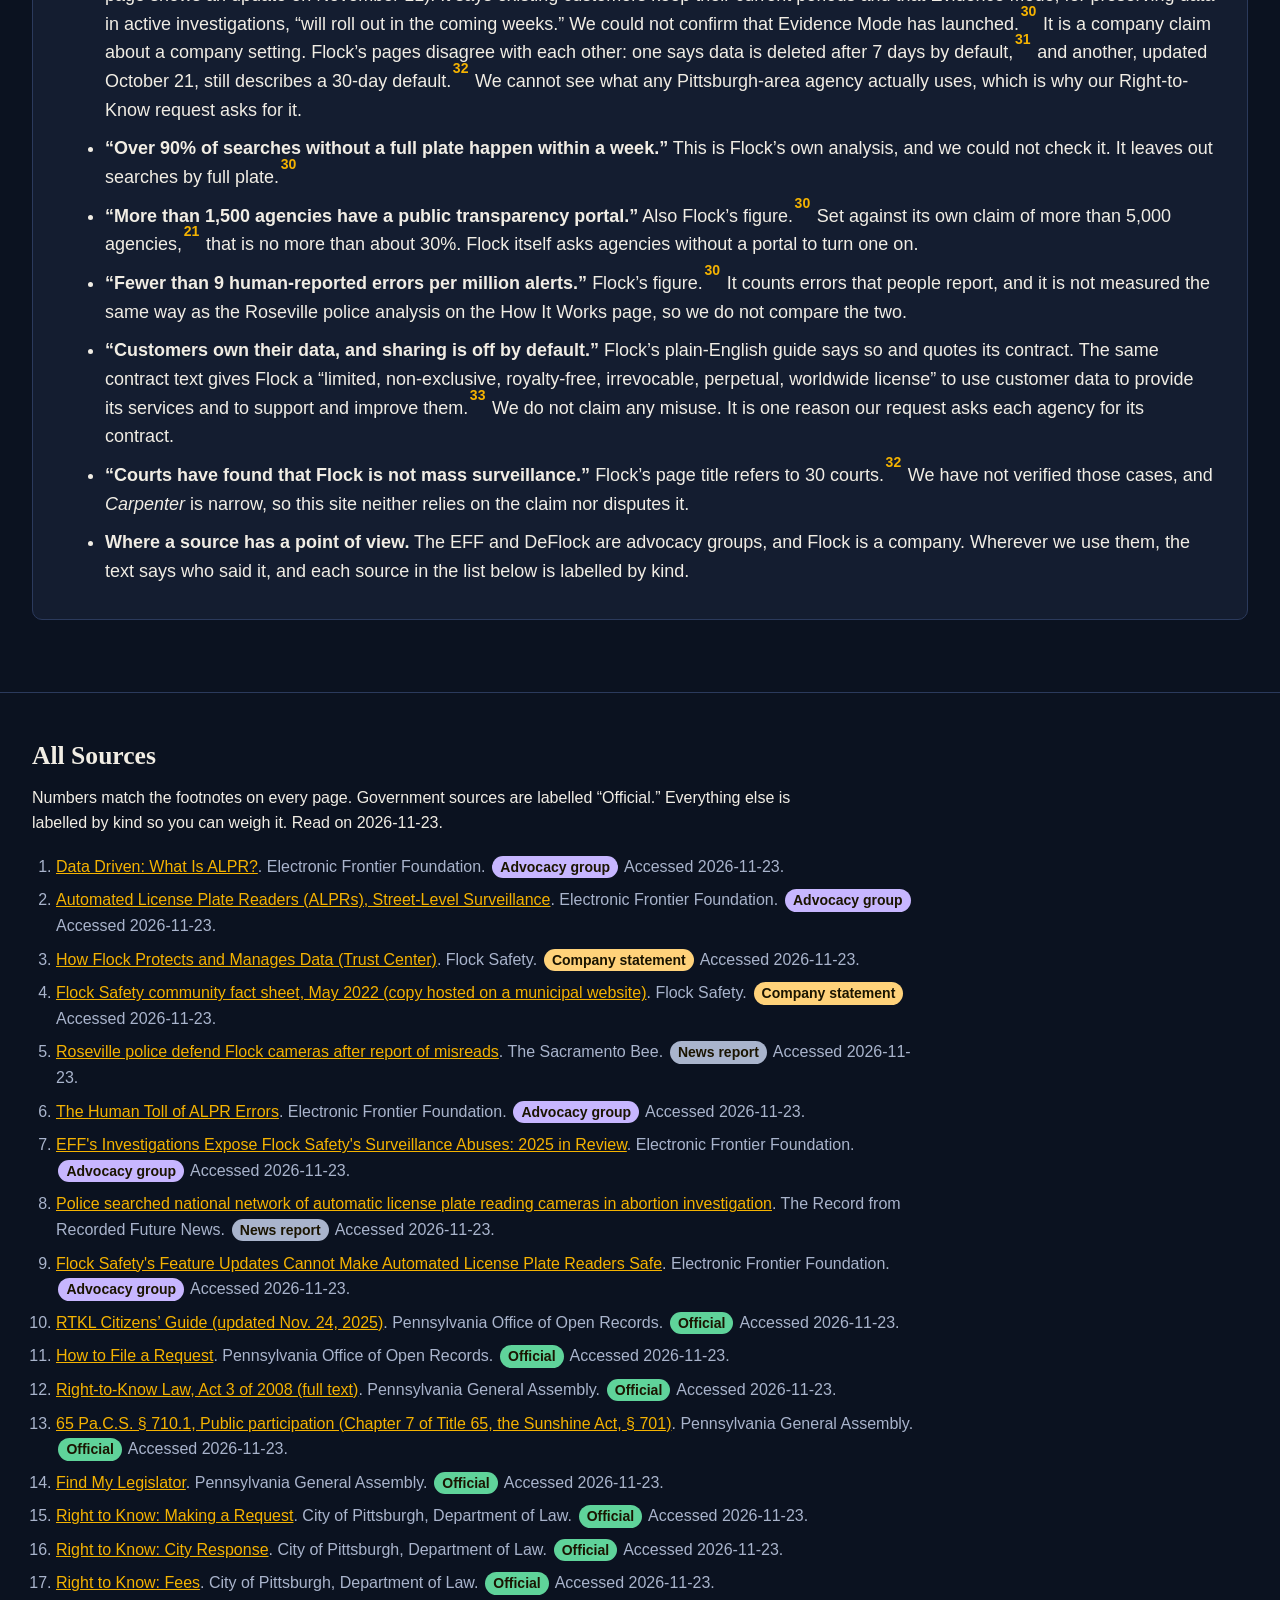
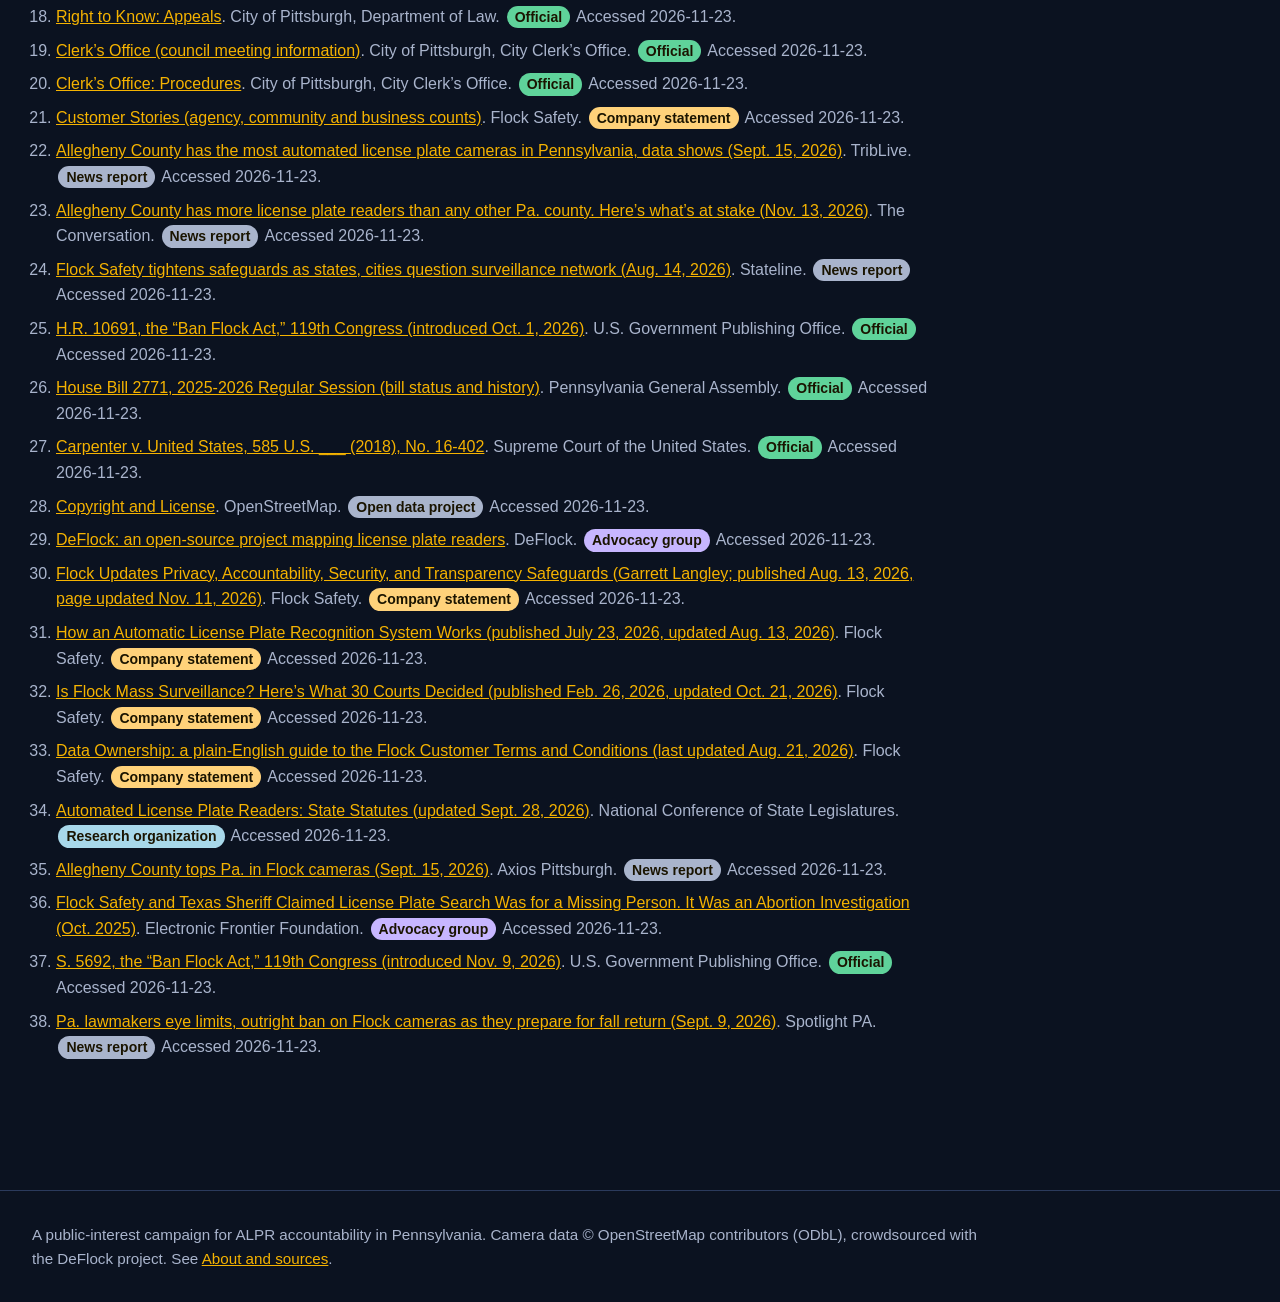
==== commit a0da5909: "Apply verified website corrections: NCSL state counts, county counts, base rate, S. 5692, EFF affida" ====
--- a/about.html
+++ b/about.html
@@ -34,7 +34,7 @@
         <ul>
           <li><strong>Cameras.</strong> Locations come from OpenStreetMap, where volunteers tag each camera <code>surveillance:type=ALPR</code>. We query every such point inside the box with corners 40.19, -80.52 to 40.67, -79.69 (south, west to north, east). The box covers Allegheny County and parts of the counties around it. <span data-own-data>The latest pull was on <span id="about-date">the latest data date</span> and found <span id="about-count">&ndash;</span> cameras.</span></li>
           <li><strong>Vendors.</strong> Each camera&rsquo;s vendor is its OpenStreetMap manufacturer tag. We merge different spellings of the same company (for example &ldquo;PlateSmart/CyclopsTchnlgs&rdquo; and &ldquo;CyclopsTechnologies&rdquo; become &ldquo;PlateSmart / Cyclops&rdquo;), and cameras with no manufacturer tag are shown as &ldquo;Unknown.&rdquo;</li>
-          <li><strong>Sensitive places.</strong> Churches and other places of worship, clinics, hospitals, doctors&rsquo; offices and schools also come from OpenStreetMap. A camera is flagged when one is within 100 metres.</li>
+          <li><strong>Sensitive places.</strong> Places of worship of all faiths, clinics, hospitals, doctors&rsquo; offices and schools also come from OpenStreetMap. A camera is flagged when one is within 100 metres.</li>
           <li><strong>Address search, trips and the basemap.</strong> Addresses are looked up with Nominatim, driving routes come from the public OSRM server, and the map tiles are OpenStreetMap&rsquo;s own.</li>
           <li><strong>Your privacy.</strong> This site does not collect or store anything you type, and it has no accounts or analytics. When you search an address or plan a trip, your browser sends the place names directly to Nominatim and OSRM, which handle them under their own policies.</li>
         </ul>
@@ -44,11 +44,11 @@
         <h2 id="limits-title">What Can&rsquo;t The Map Tell You?</h2>
         <ul>
           <li><strong>It is incomplete.</strong> Cameras appear only if a volunteer has mapped them. Finding Flock, which counts cameras from the same OpenStreetMap volunteer data, says &ldquo;an undercount is always more likely than an overcount.&rdquo;<sup class="fn"><a href="#src-22">22</a></sup></li>
-          <li><strong>It is not a county count.</strong> Our box is larger than Allegheny County. Published counts for the county differ: 509 according to TribLive, citing Finding Flock in September 2026,<sup class="fn"><a href="#src-22">22</a></sup> and 827 according to The Conversation in November 2026.<sup class="fn"><a href="#src-23">23</a></sup> We have not reconciled them, so the Home page states only that the county ranks first in Pennsylvania.</li>
+          <li><strong>It is not a county count.</strong> Our box is larger than Allegheny County. Published counts for the county differ, were gathered on different dates and cover ALPRs of all makes, not only Flock: 509 (111 of them Flock) according to TribLive, citing Finding Flock in September 2026,<sup class="fn"><a href="#src-22">22</a></sup> and 827 (192 Flock) according to Axios, the figure The Conversation repeated in November 2026.<sup class="fn"><a href="#src-35">35</a>, <a href="#src-23">23</a></sup> We have not reconciled them, so the Home page states only that the county ranks first in Pennsylvania.</li>
           <li><strong>It is a snapshot.</strong> The data is a dated pull, shown on the Home page and the map. New cameras are mapped all the time.</li>
           <li><strong>Many vendors are unknown.</strong> Cameras without a manufacturer tag are labelled &ldquo;Unknown.&rdquo; Vendor shares on the Home page describe mapped cameras only.</li>
           <li><strong>A camera on the map is not proof of practice.</strong> The map does not show who runs a camera, how long its data is kept, who can search it or who it is shared with. For that, <a href="tools/rtk.html">ask the agency</a>.</li>
-          <li><strong>Nearby is not targeted.</strong> A camera within 100 metres of a church, clinic or school does not mean it was placed there for that reason, and only places mapped in OpenStreetMap are counted.</li>
+          <li><strong>Nearby is not targeted.</strong> A camera within 100 metres of a place of worship, clinic or school does not mean it was placed there for that reason, and only places mapped in OpenStreetMap are counted. For comparison, about 7% of cameras would fall this close to one of these places by chance, in a rough random-placement test on the same data (our own calculation), against 11% observed. The excess is mostly near clinics.</li>
           <li><strong>Trips are illustrations.</strong> A route is computed by the public OSRM server, and a &ldquo;sighting&rdquo; is any mapped camera within 30 metres of it, which can include cameras on cross streets or facing the opposite direction. It shows how a trip could be recorded, not that it was.</li>
         </ul>
       </section>
@@ -69,7 +69,7 @@
           <li><strong>The Fourth Amendment and Carpenter.</strong> In <em>Carpenter v. United States</em> (2018), the Supreme Court held that accessing seven days of a person&rsquo;s cell-site location records is a Fourth Amendment search, because people keep a legitimate expectation of privacy in the record of their physical movements.<sup class="fn"><a href="#src-27">27</a></sup> The Court called its decision narrow and said it did not call into question &ldquo;conventional surveillance techniques and tools, such as security cameras.&rdquo;<sup class="fn"><a href="#src-27">27</a></sup> So <em>Carpenter</em> is not a ruling on license plate readers. It is the closest Supreme Court precedent on location history, and our argument builds on its reasoning.</li>
           <li><strong>Federal bill.</strong> The &ldquo;Ban Flock Act,&rdquo; H.R. 10691, was introduced in the House on October 1, 2026 and referred to committees. It has not become law.<sup class="fn"><a href="#src-25">25</a></sup></li>
           <li><strong>Pennsylvania bills.</strong> On the General Assembly&rsquo;s own bill page, House Bill 2771 shows a House vote of 190 to 13 on October 19, 2026, and a last action of referral to a Senate committee on October 26, 2026.<sup class="fn"><a href="#src-26">26</a></sup> Check that page for anything later.</li>
-          <li><strong>A patchwork of states.</strong> According to Finding Flock, 19 states have laws specifically about ALPRs, and Pennsylvania is not one of them.<sup class="fn"><a href="#src-22">22</a></sup></li>
+          <li><strong>A patchwork of states.</strong> The National Conference of State Legislatures counts at least 28 states with laws that expressly address ALPRs or their data, and at least 19 that set data-retention limits.<sup class="fn"><a href="#src-34">34</a></sup> Counts differ by definition: Finding Flock, as reported by TribLive, also counts 19 states with ALPR-specific laws, and Pennsylvania is not one of them.<sup class="fn"><a href="#src-22">22</a></sup></li>
           <li><strong>Getting records.</strong> Pennsylvania&rsquo;s Right-to-Know Law is how residents ask agencies for their ALPR policies and contracts. The <a href="take-action.html#after-filing">Take action page</a> explains the steps, with official sources.</li>
         </ul>
       </section>
@@ -83,7 +83,7 @@
           <li><strong>&ldquo;Allegheny County has the most ALPRs in Pennsylvania.&rdquo;</strong> Two news reports say so, and both rest on Finding Flock&rsquo;s crowdsourced data.<sup class="fn"><a href="#src-22">22</a>, <a href="#src-23">23</a></sup> They give different counts, so we state the ranking and no number.</li>
           <li><strong>&ldquo;Congress has seen the Ban Flock Act.&rdquo;</strong> Confirmed: it is H.R. 10691, introduced October 1, 2026. It is a bill, not law.<sup class="fn"><a href="#src-25">25</a></sup></li>
           <li><strong>&ldquo;Pennsylvania has no comprehensive ALPR law.&rdquo;</strong> Still true as far as we could find, but it needs care: the state House has passed House Bill 2771, which awaits the Senate.<sup class="fn"><a href="#src-26">26</a></sup> We checked on November 23, 2026 and recommend checking again before presenting.</li>
-          <li><strong>&ldquo;Flock now defaults to 7-day retention.&rdquo;</strong> Confirmed as Flock&rsquo;s own announcement, published August 13, 2026 (the page shows an update on November 11). It says existing customers keep their current periods and that Evidence Mode, for preserving data in active investigations, &ldquo;will roll out in the coming weeks.&rdquo;<sup class="fn"><a href="#src-30">30</a></sup> It is a company claim about a company setting. Flock&rsquo;s pages disagree with each other: one says data is deleted after 7 days by default,<sup class="fn"><a href="#src-31">31</a></sup> and another, updated October 21, still describes a 30-day default.<sup class="fn"><a href="#src-32">32</a></sup> We cannot see what any Pittsburgh-area agency actually uses, which is why our Right-to-Know request asks for it.</li>
+          <li><strong>&ldquo;Flock now defaults to 7-day retention for new customers.&rdquo;</strong> Confirmed as Flock&rsquo;s own announcement, published August 13, 2026 (the page shows an update on November 11). It says existing customers keep their current periods and that Evidence Mode, for preserving data in active investigations, &ldquo;will roll out in the coming weeks.&rdquo; We could not confirm that Evidence Mode has launched.<sup class="fn"><a href="#src-30">30</a></sup> It is a company claim about a company setting. Flock&rsquo;s pages disagree with each other: one says data is deleted after 7 days by default,<sup class="fn"><a href="#src-31">31</a></sup> and another, updated October 21, still describes a 30-day default.<sup class="fn"><a href="#src-32">32</a></sup> We cannot see what any Pittsburgh-area agency actually uses, which is why our Right-to-Know request asks for it.</li>
           <li><strong>&ldquo;Over 90% of searches without a full plate happen within a week.&rdquo;</strong> This is Flock&rsquo;s own analysis, and we could not check it. It leaves out searches by full plate.<sup class="fn"><a href="#src-30">30</a></sup></li>
           <li><strong>&ldquo;More than 1,500 agencies have a public transparency portal.&rdquo;</strong> Also Flock&rsquo;s figure.<sup class="fn"><a href="#src-30">30</a></sup> Set against its own claim of more than 5,000 agencies,<sup class="fn"><a href="#src-21">21</a></sup> that is no more than about 30%. Flock itself asks agencies without a portal to turn one on.</li>
           <li><strong>&ldquo;Fewer than 9 human-reported errors per million alerts.&rdquo;</strong> Flock&rsquo;s figure.<sup class="fn"><a href="#src-30">30</a></sup> It counts errors that people report, and it is not measured the same way as the Roseville police analysis on the How It Works page, so we do not compare the two.</li>
--- a/assets/css/citations.css
+++ b/assets/css/citations.css
@@ -13,4 +13,5 @@
 .kind-official { background: var(--ok); }
 .kind-company { background: #ffd27a; }
 .kind-advocacy { background: #c7b6ff; }
+.kind-research { background: #a8d8ea; }
 .cta-row { margin-top: 2rem; display: flex; gap: 1rem; flex-wrap: wrap; }
